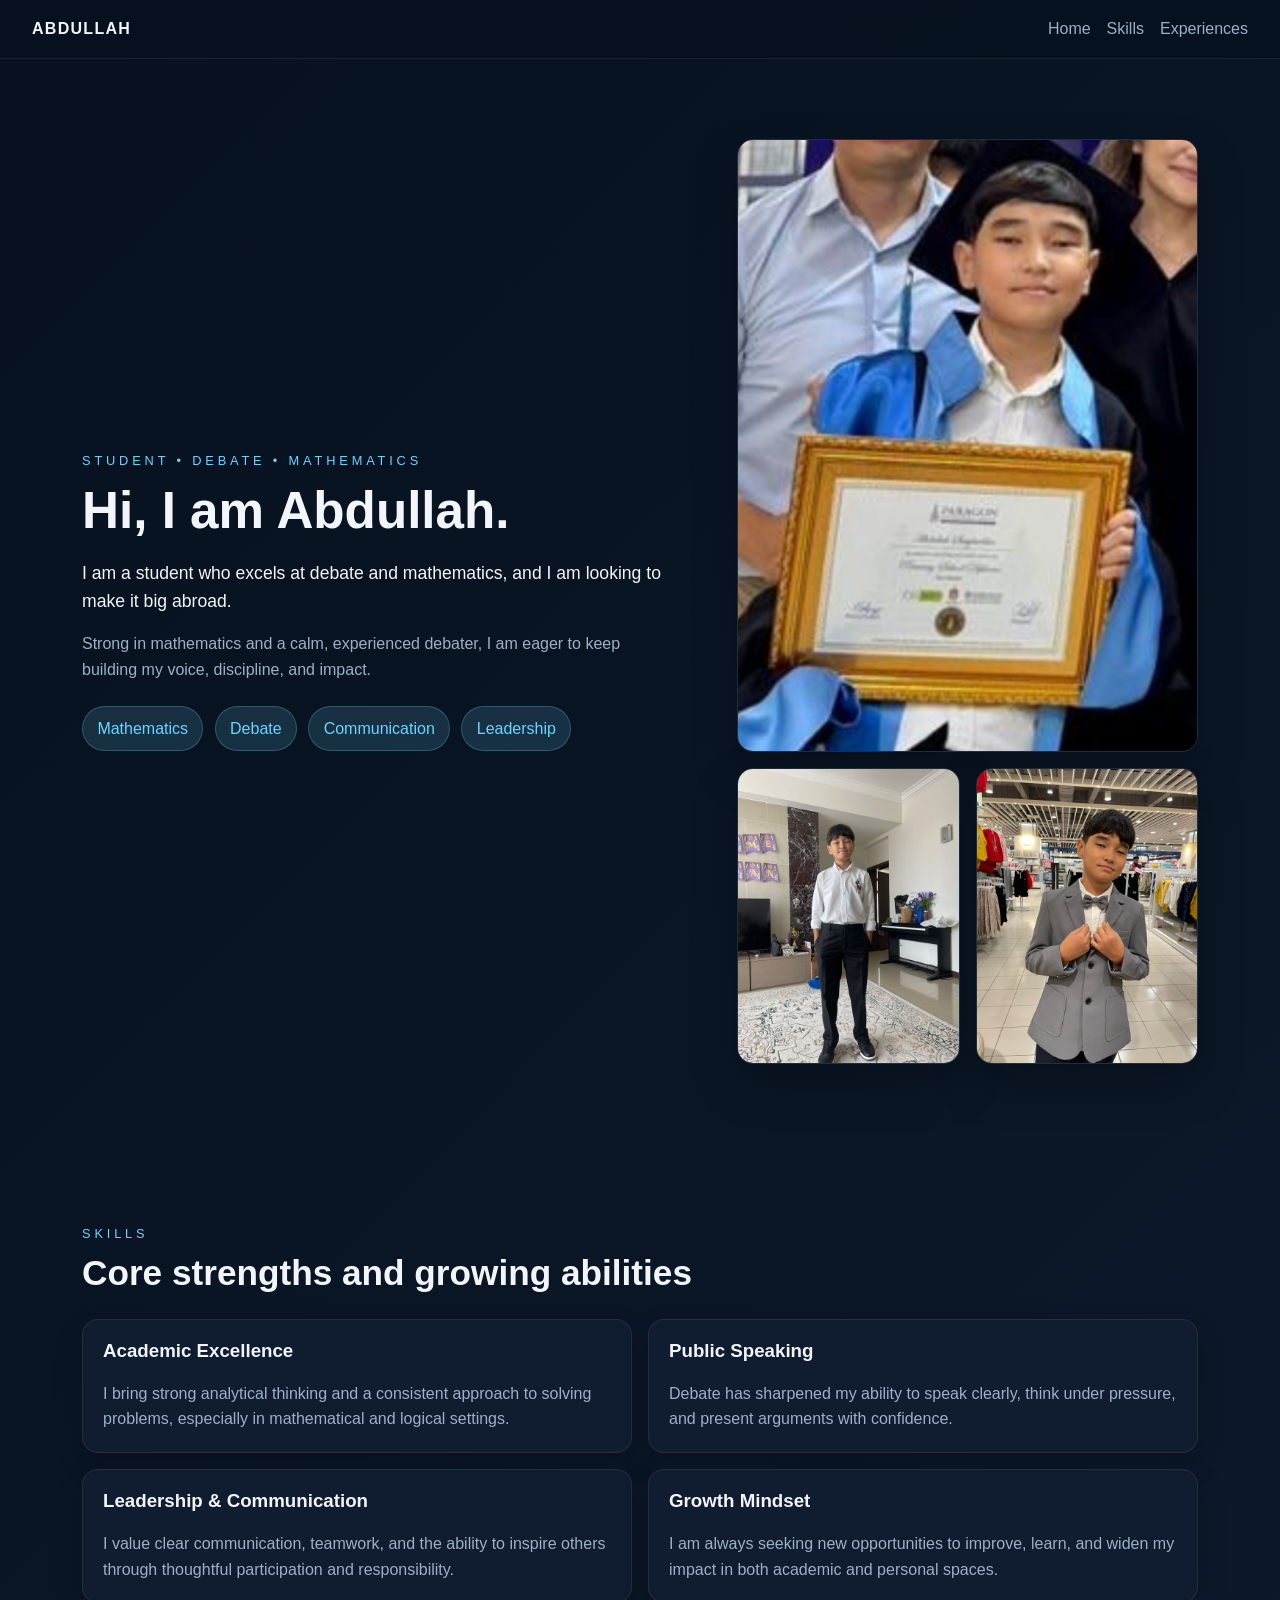
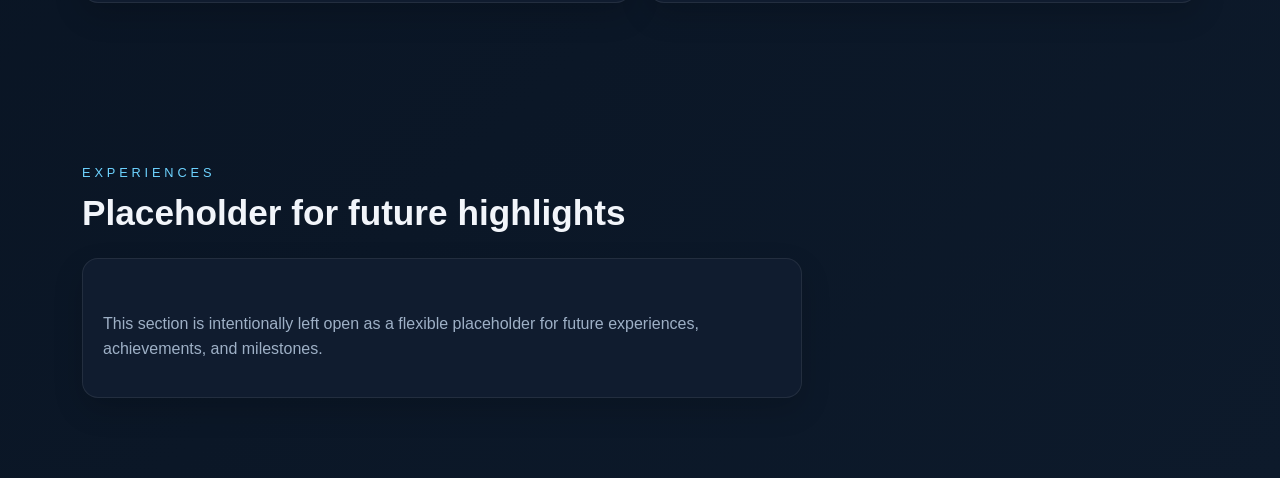
==== index.html @ bea06b3f "Add personal portfolio website" ====
<!DOCTYPE html>
<html lang="en">
  <head>
    <meta charset="UTF-8" />
    <meta name="viewport" content="width=device-width, initial-scale=1.0" />
    <title>Abdullah | Portfolio</title>
    <meta
      name="description"
      content="A personal portfolio website inspired by the reference site, with a simplified layout focused on home, skills, and future experiences."
    />
    <link rel="stylesheet" href="style.css" />
  </head>
  <body>
    <header class="topbar">
      <a class="brand" href="#home">Abdullah</a>
      <nav class="nav-links" aria-label="Primary navigation">
        <a href="#home">Home</a>
        <a href="#skills">Skills</a>
        <a href="#experiences">Experiences</a>
      </nav>
    </header>

    <main>
      <section id="home" class="hero section">
        <div class="hero-content">
          <p class="eyebrow">Student • Debate • Mathematics</p>
          <h1>Hi, I am Abdullah.</h1>
          <p class="intro">
            I am a student who excels at debate and mathematics, and I am looking to make it big abroad.
          </p>
          <p class="subtext">
            Strong in mathematics and a calm, experienced debater, I am eager to keep building my voice, discipline, and impact.
          </p>

          <div class="skill-highlights" aria-label="Homepage skills">
            <span>Mathematics</span>
            <span>Debate</span>
            <span>Communication</span>
            <span>Leadership</span>
          </div>
        </div>

        <div class="hero-gallery" aria-label="Personal photos">
          <img src="pics/GRAD.png" alt="Abdullah in graduation portrait" />
          <img src="pics/WhatsApp Image 2026-07-06 at 9.28.49 PM.jpeg" alt="Abdullah in a candid moment" />
          <img src="pics/WhatsApp Image 2026-07-06 at 9.28.50 PM.jpeg" alt="Abdullah in a formal setting" />
        </div>
      </section>

      <section id="skills" class="section">
        <div class="section-heading">
          <p class="eyebrow">Skills</p>
          <h2>Core strengths and growing abilities</h2>
        </div>

        <div class="skills-grid">
          <article class="card">
            <h3>Academic Excellence</h3>
            <p>
              I bring strong analytical thinking and a consistent approach to solving problems, especially in mathematical and logical settings.
            </p>
          </article>
          <article class="card">
            <h3>Public Speaking</h3>
            <p>
              Debate has sharpened my ability to speak clearly, think under pressure, and present arguments with confidence.
            </p>
          </article>
          <article class="card">
            <h3>Leadership & Communication</h3>
            <p>
              I value clear communication, teamwork, and the ability to inspire others through thoughtful participation and responsibility.
            </p>
          </article>
          <article class="card">
            <h3>Growth Mindset</h3>
            <p>
              I am always seeking new opportunities to improve, learn, and widen my impact in both academic and personal spaces.
            </p>
          </article>
        </div>
      </section>

      <section id="experiences" class="section">
        <div class="section-heading">
          <p class="eyebrow">Experiences</p>
          <h2>Placeholder for future highlights</h2>
        </div>

        <div class="placeholder-card">
          <p>
            This section is intentionally left open as a flexible placeholder for future experiences, achievements, and milestones.
          </p>
        </div>
      </section>
    </main>
  </body>
</html>
---- style.css ----
:root {
  color-scheme: dark;
  --bg: #07111f;
  --surface: #101c2f;
  --surface-2: #18263b;
  --text: #f2f5fa;
  --muted: #9eb0c6;
  --accent: #6dd3ff;
  --accent-2: #88f0b9;
}

* {
  box-sizing: border-box;
}

html {
  scroll-behavior: smooth;
}

body {
  margin: 0;
  font-family: "Segoe UI", Tahoma, Geneva, Verdana, sans-serif;
  line-height: 1.6;
  background: linear-gradient(135deg, var(--bg), #0d1a2b);
  color: var(--text);
}

img {
  display: block;
  width: 100%;
  height: auto;
  object-fit: cover;
}

.topbar {
  position: sticky;
  top: 0;
  z-index: 10;
  display: flex;
  justify-content: space-between;
  align-items: center;
  padding: 1rem 2rem;
  backdrop-filter: blur(10px);
  background: rgba(7, 17, 31, 0.8);
  border-bottom: 1px solid rgba(255, 255, 255, 0.08);
}

.brand {
  color: var(--text);
  text-decoration: none;
  font-weight: 700;
  letter-spacing: 0.08em;
  text-transform: uppercase;
}

.nav-links {
  display: flex;
  gap: 1rem;
}

.nav-links a {
  color: var(--muted);
  text-decoration: none;
  transition: color 0.2s ease;
}

.nav-links a:hover {
  color: var(--accent);
}

.section {
  max-width: 1180px;
  margin: 0 auto;
  padding: 5rem 2rem;
}

.hero {
  display: grid;
  gap: 2rem;
  grid-template-columns: 1.15fr 0.85fr;
  align-items: center;
}

.eyebrow {
  margin: 0 0 0.5rem;
  font-size: 0.8rem;
  letter-spacing: 0.3em;
  text-transform: uppercase;
  color: var(--accent);
}

h1,
h2,
h3 {
  margin-top: 0;
  line-height: 1.2;
}

h1 {
  font-size: clamp(2.2rem, 4vw, 3.4rem);
  margin-bottom: 1rem;
}

h2 {
  font-size: clamp(1.6rem, 3vw, 2.2rem);
  margin-bottom: 1rem;
}

.intro {
  font-size: 1.1rem;
  color: var(--text);
  margin-bottom: 0.8rem;
}

.subtext {
  color: var(--muted);
  max-width: 62ch;
}

.skill-highlights {
  display: flex;
  flex-wrap: wrap;
  gap: 0.7rem;
  margin-top: 1.5rem;
}

.skill-highlights span {
  padding: 0.55rem 0.9rem;
  border-radius: 999px;
  background: rgba(109, 211, 255, 0.15);
  color: var(--accent);
  border: 1px solid rgba(109, 211, 255, 0.25);
}

.hero-gallery {
  display: grid;
  gap: 1rem;
  grid-template-columns: repeat(2, minmax(0, 1fr));
}

.hero-gallery img {
  border-radius: 1rem;
  min-height: 220px;
  border: 1px solid rgba(255, 255, 255, 0.1);
  box-shadow: 0 20px 45px rgba(0, 0, 0, 0.25);
}

.hero-gallery img:first-child {
  grid-column: span 2;
}

.section-heading {
  margin-bottom: 1.5rem;
}

.skills-grid {
  display: grid;
  gap: 1rem;
  grid-template-columns: repeat(2, minmax(0, 1fr));
}

.card,
.placeholder-card {
  padding: 1.25rem;
  border-radius: 1rem;
  background: var(--surface);
  border: 1px solid rgba(255, 255, 255, 0.08);
  box-shadow: 0 12px 30px rgba(0, 0, 0, 0.16);
}

.card p,
.placeholder-card p {
  margin-bottom: 0;
  color: var(--muted);
}

.placeholder-card {
  max-width: 720px;
  min-height: 140px;
  display: grid;
  align-items: center;
}

@media (max-width: 900px) {
  .hero {
    grid-template-columns: 1fr;
  }

  .skills-grid {
    grid-template-columns: 1fr;
  }
}

@media (max-width: 640px) {
  .topbar {
    flex-direction: column;
    gap: 0.7rem;
  }

  .section {
    padding: 3.5rem 1rem;
  }

  .hero-gallery {
    grid-template-columns: 1fr;
  }

  .hero-gallery img:first-child {
    grid-column: auto;
  }
}
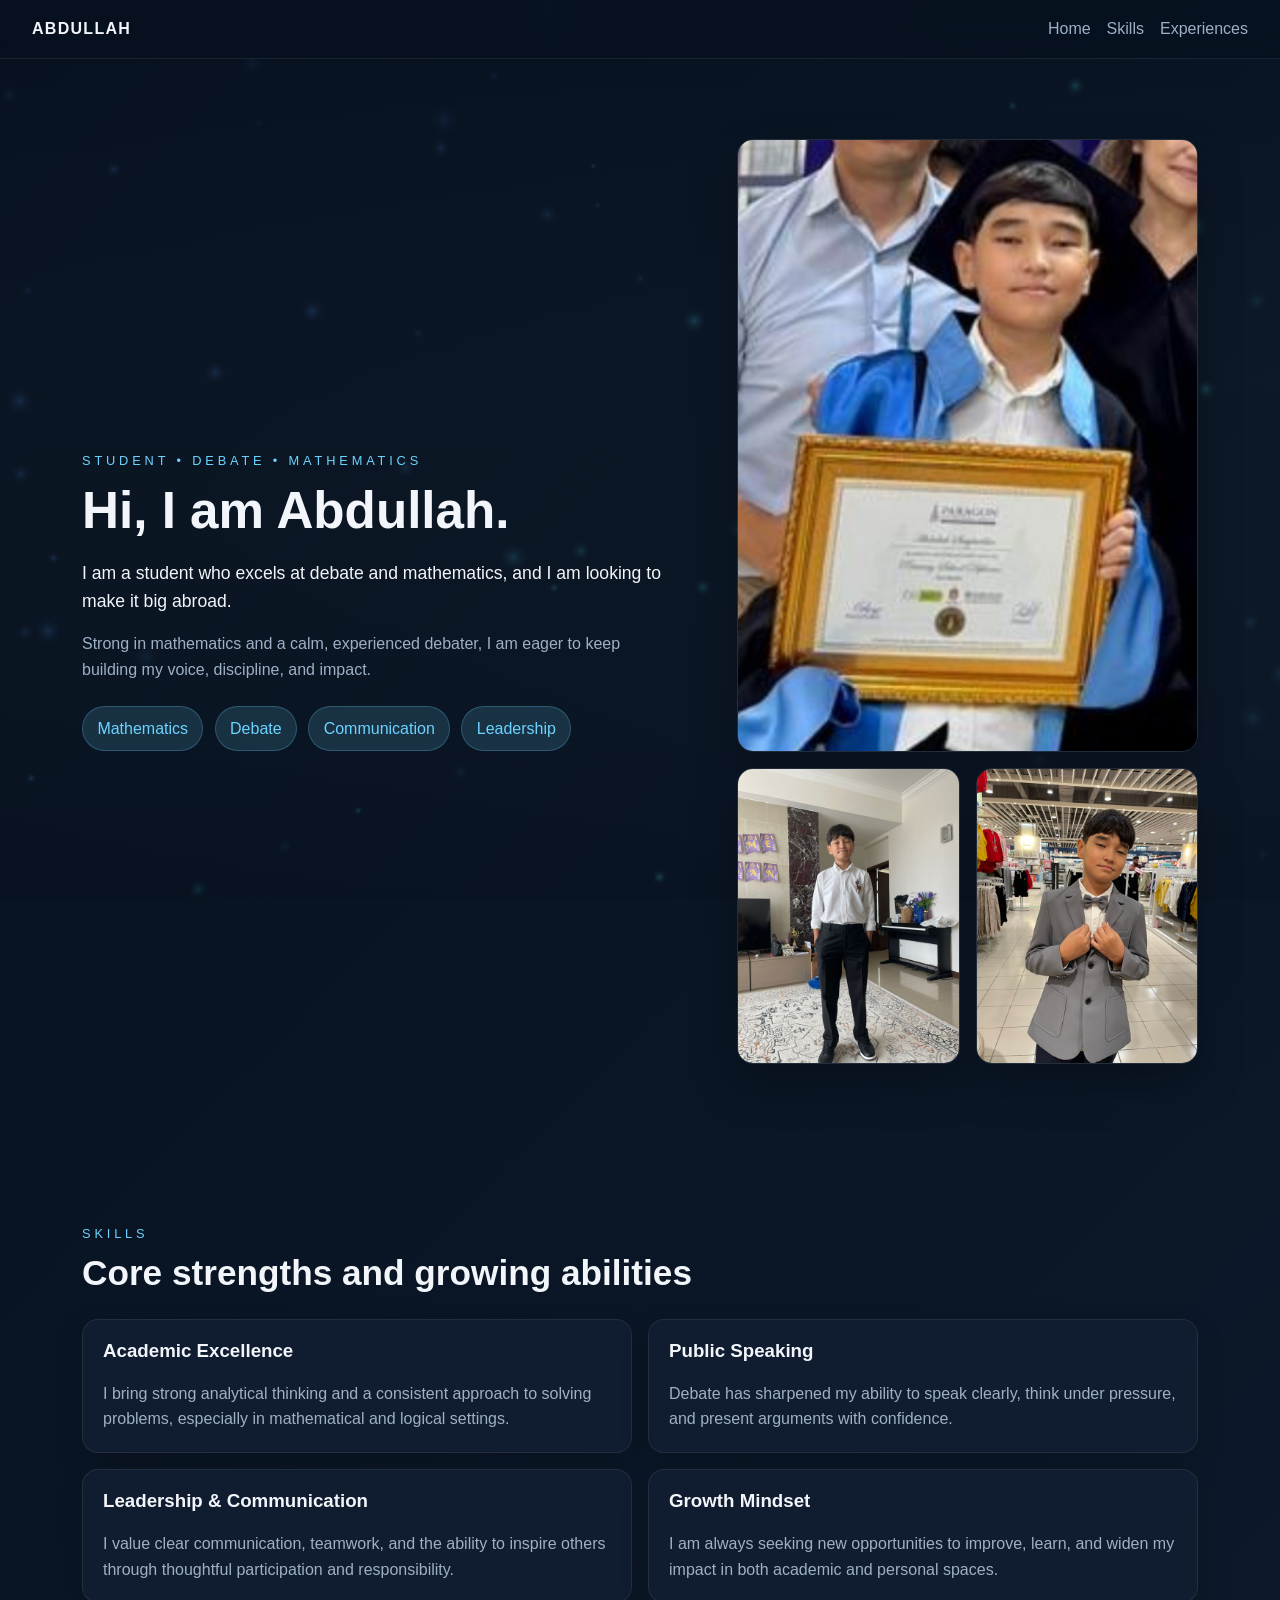
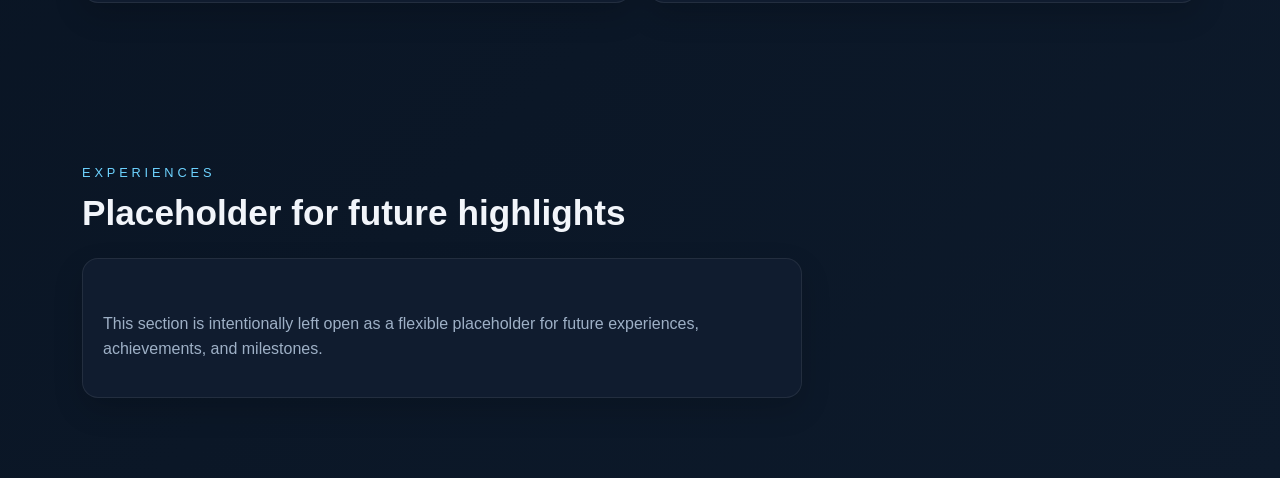
==== commit 8fee6a28: "Add background animation and update styles" ====
--- a/index.html
+++ b/index.html
@@ -11,6 +11,7 @@
     <link rel="stylesheet" href="style.css" />
   </head>
   <body>
+    <canvas id="bg-canvas" aria-hidden="true"></canvas>
     <header class="topbar">
       <a class="brand" href="#home">Abdullah</a>
       <nav class="nav-links" aria-label="Primary navigation">
@@ -25,14 +26,14 @@
         <div class="hero-content">
           <p class="eyebrow">Student • Debate • Mathematics</p>
           <h1>Hi, I am Abdullah.</h1>
-          <p class="intro">
+          <p id="intro-text" class="intro">
             I am a student who excels at debate and mathematics, and I am looking to make it big abroad.
           </p>
-          <p class="subtext">
+          <p id="subtext" class="subtext">
             Strong in mathematics and a calm, experienced debater, I am eager to keep building my voice, discipline, and impact.
           </p>
 
-          <div class="skill-highlights" aria-label="Homepage skills">
+          <div id="skill-highlights" class="skill-highlights" aria-label="Homepage skills">
             <span>Mathematics</span>
             <span>Debate</span>
             <span>Communication</span>
@@ -41,9 +42,9 @@
         </div>
 
         <div class="hero-gallery" aria-label="Personal photos">
-          <img src="pics/GRAD.png" alt="Abdullah in graduation portrait" />
-          <img src="pics/WhatsApp Image 2026-07-06 at 9.28.49 PM.jpeg" alt="Abdullah in a candid moment" />
-          <img src="pics/WhatsApp Image 2026-07-06 at 9.28.50 PM.jpeg" alt="Abdullah in a formal setting" />
+          <img id="hero-img-1" src="pics/GRAD.png" alt="Abdullah in graduation portrait" />
+          <img id="hero-img-2" src="pics/WhatsApp Image 2026-07-06 at 9.28.49 PM.jpeg" alt="Abdullah in a candid moment" />
+          <img id="hero-img-3" src="pics/WhatsApp Image 2026-07-06 at 9.28.50 PM.jpeg" alt="Abdullah in a formal setting" />
         </div>
       </section>
 
@@ -94,5 +95,7 @@
         </div>
       </section>
     </main>
+    <script src="site-settings.js"></script>
+    <script src="animation.js" defer></script>
   </body>
 </html>
--- a/style.css
+++ b/style.css
@@ -24,6 +24,18 @@
   background: linear-gradient(135deg, var(--bg), #0d1a2b);
   color: var(--text);
 }
+
+/* Canvas overlay for atmospheric animation */
+#bg-canvas{
+  position: fixed;
+  inset: 0;
+  width: 100%;
+  height: 100%;
+  pointer-events: none;
+  z-index: 0;
+}
+
+main { position: relative; z-index: 1; }
 
 img {
   display: block;
